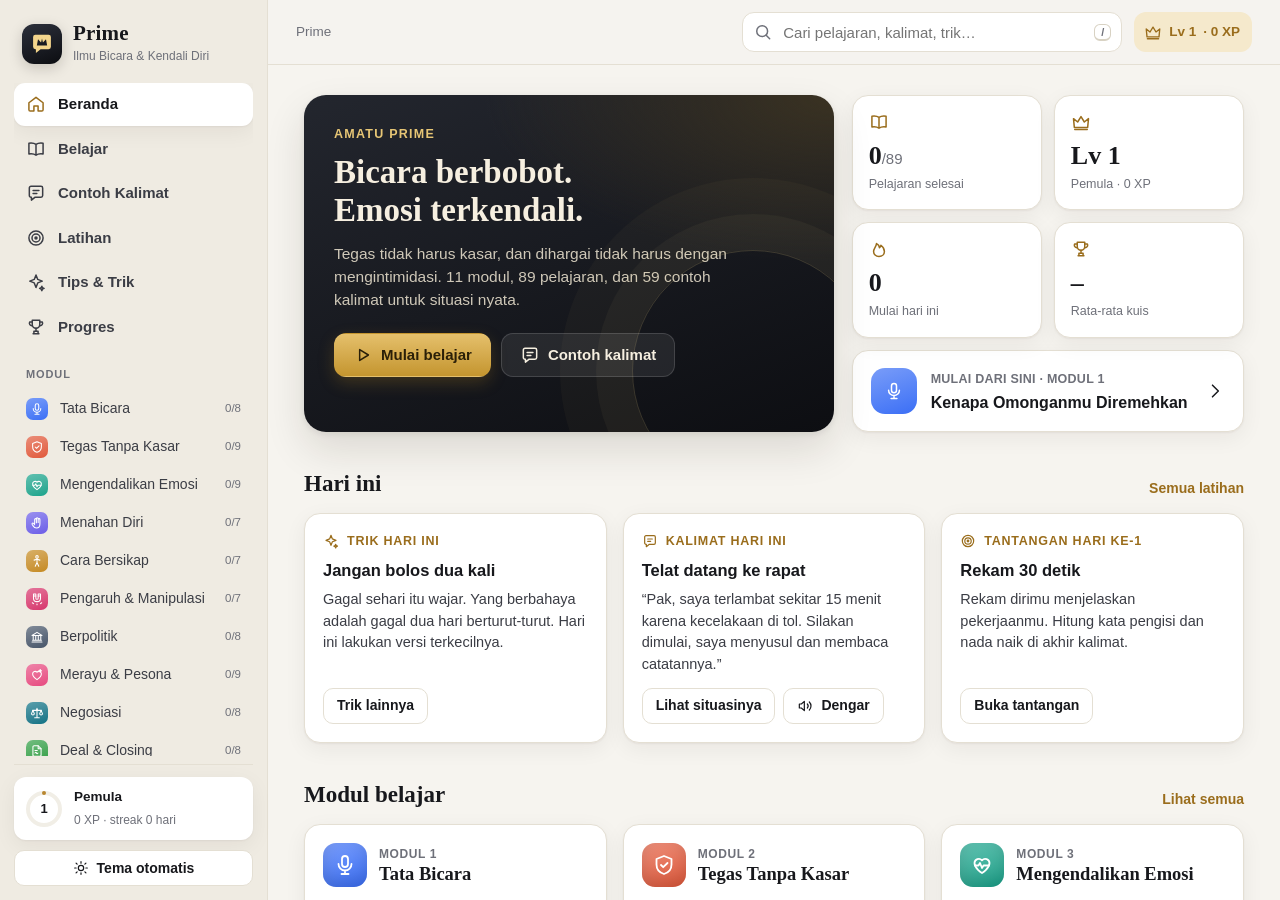
==== index.src.html @ e3678afc "Amatu Prime: belajar ilmu bicara & kendali diri 11 modul, 89 pelajaran dengan kuis situasi, 59 conto" ====
<!doctype html>
<html lang="id">
<head>
<meta charset="utf-8">
<script src="/amatu.js"></script>
<meta name="viewport" content="width=device-width, initial-scale=1, viewport-fit=cover">
<title>Amatu Prime — Ilmu Bicara & Kendali Diri</title>
<meta name="description" content="Belajar lengkap ilmu bicara dan pengendalian diri: tata bicara, tegas tanpa kasar, kendali emosi, menahan diri, cara bersikap, pengaruh & manipulasi, politik, pesona, negosiasi, deal, marketing, plus contoh kalimat untuk tiap situasi.">
<meta name="theme-color" content="#f6f4ef" media="(prefers-color-scheme: light)">
<meta name="theme-color" content="#0e0f12" media="(prefers-color-scheme: dark)">
<link rel="icon" href="data:image/svg+xml,%3Csvg xmlns='http://www.w3.org/2000/svg' viewBox='0 0 64 64'%3E%3Cdefs%3E%3ClinearGradient id='g' x1='0' y1='0' x2='0' y2='1'%3E%3Cstop offset='0' stop-color='%232c303b'/%3E%3Cstop offset='1' stop-color='%230c0d11'/%3E%3C/linearGradient%3E%3C/defs%3E%3Crect width='64' height='64' rx='15' fill='url(%23g)'/%3E%3Cpath d='M13 17a5 5 0 0 1 5-5h28a5 5 0 0 1 5 5v21a5 5 0 0 1-5 5H29l-10 8v-8h-1a5 5 0 0 1-5-5z' fill='%23f3d58c'/%3E%3Cpath d='M21 35l2.5-13 6.5 7 2-9 2 9 6.5-7 2.5 13z' fill='%23181a21'/%3E%3C/svg%3E">
<link rel="stylesheet" href="app.css?v=%%VERSI%%">
</head>
<body>
<svg width="0" height="0" style="position:absolute" aria-hidden="true">
  <symbol id="i-home" viewBox="0 0 24 24"><path d="M3.5 10.5 12 4l8.5 6.5V19a1.5 1.5 0 0 1-1.5 1.5h-4.5v-6h-5v6H5A1.5 1.5 0 0 1 3.5 19z"/></symbol>
  <symbol id="i-book" viewBox="0 0 24 24"><path d="M12 6.5C10 5 7 4.5 3.5 5v13c3.5-.5 6.5 0 8.5 1.5 2-1.5 5-2 8.5-1.5V5C17 4.5 14 5 12 6.5zM12 6.5v13"/></symbol>
  <symbol id="i-chat" viewBox="0 0 24 24"><path d="M4 6a2 2 0 0 1 2-2h12a2 2 0 0 1 2 2v9a2 2 0 0 1-2 2h-7l-4.5 3.5V17H6a2 2 0 0 1-2-2z"/><path d="M8.5 9h7M8.5 12.5h4.5"/></symbol>
  <symbol id="i-target" viewBox="0 0 24 24"><circle cx="12" cy="12" r="8.5"/><circle cx="12" cy="12" r="4.8"/><circle cx="12" cy="12" r="1.2" fill="currentColor"/></symbol>
  <symbol id="i-spark" viewBox="0 0 24 24"><path d="M12 3.5l2.1 5.4 5.4 2.1-5.4 2.1L12 18.5l-2.1-5.4L4.5 11l5.4-2.1z"/><path d="M19 17l.8 1.9 1.9.8-1.9.8L19 22.4l-.8-1.9-1.9-.8 1.9-.8z"/></symbol>
  <symbol id="i-trophy" viewBox="0 0 24 24"><path d="M7.5 4h9v5a4.5 4.5 0 0 1-9 0z"/><path d="M7.5 6H4.5a3 3 0 0 0 3 4.5M16.5 6h3a3 3 0 0 1-3 4.5M12 13.5V17M8.5 20h7M9.5 17h5v3h-5z"/></symbol>
  <symbol id="i-search" viewBox="0 0 24 24"><circle cx="11" cy="11" r="6.5"/><path d="m20 20-4.2-4.2"/></symbol>
  <symbol id="i-back" viewBox="0 0 24 24"><path d="M15 5l-7 7 7 7"/></symbol>
  <symbol id="i-next" viewBox="0 0 24 24"><path d="m9 5 7 7-7 7"/></symbol>
  <symbol id="i-check" viewBox="0 0 24 24"><path d="m5 12.5 4.5 4.5L19 7.5"/></symbol>
  <symbol id="i-x" viewBox="0 0 24 24"><path d="M6 6l12 12M18 6 6 18"/></symbol>
  <symbol id="i-clock" viewBox="0 0 24 24"><circle cx="12" cy="12" r="8.5"/><path d="M12 7.5V12l3 2"/></symbol>
  <symbol id="i-play" viewBox="0 0 24 24"><path d="M8 5.5v13l10.5-6.5z"/></symbol>
  <symbol id="i-pause" viewBox="0 0 24 24"><path d="M8.5 5.5v13M15.5 5.5v13"/></symbol>
  <symbol id="i-stop" viewBox="0 0 24 24"><rect x="6.5" y="6.5" width="11" height="11" rx="2"/></symbol>
  <symbol id="i-redo" viewBox="0 0 24 24"><path d="M19.5 12a7.5 7.5 0 1 1-2.2-5.3L19.5 9"/><path d="M19.5 4.5V9H15"/></symbol>
  <symbol id="i-star" viewBox="0 0 24 24"><path d="m12 3.8 2.5 5.2 5.7.8-4.1 4 1 5.6L12 16.8l-5.1 2.6 1-5.6-4.1-4 5.7-.8z"/></symbol>
  <symbol id="i-vol" viewBox="0 0 24 24"><path d="M11 5 6.5 9H3.5v6h3L11 19z"/><path d="M15.5 9a4.5 4.5 0 0 1 0 6M18.5 6a8.5 8.5 0 0 1 0 12"/></symbol>
  <symbol id="i-print" viewBox="0 0 24 24"><path d="M7 9V3.5h10V9M7 17.5H4.5v-7A1.5 1.5 0 0 1 6 9h12a1.5 1.5 0 0 1 1.5 1.5v7H17"/><path d="M7 14h10v6.5H7z"/></symbol>
  <symbol id="i-mic" viewBox="0 0 24 24"><rect x="9" y="3" width="6" height="11" rx="3"/><path d="M5.5 11a6.5 6.5 0 0 0 13 0M12 17.5V21"/></symbol>
  <symbol id="i-wind" viewBox="0 0 24 24"><path d="M3.5 9h10a3 3 0 1 0-3-3M3.5 13h14a3 3 0 1 1-3 3M3.5 17h6"/></symbol>
  <symbol id="i-pen" viewBox="0 0 24 24"><path d="M4 20l1-4.5L15.5 5a2.1 2.1 0 0 1 3 3L8 18.5z"/><path d="M13.5 7l3 3"/></symbol>
  <symbol id="i-cal" viewBox="0 0 24 24"><rect x="3.5" y="5" width="17" height="15.5" rx="2"/><path d="M3.5 10h17M8 3v4M16 3v4"/></symbol>
  <symbol id="i-sun" viewBox="0 0 24 24"><circle cx="12" cy="12" r="4"/><path d="M12 2.5v2.2M12 19.3v2.2M4.6 4.6l1.6 1.6M17.8 17.8l1.6 1.6M2.5 12h2.2M19.3 12h2.2M4.6 19.4l1.6-1.6M17.8 6.2l1.6-1.6"/></symbol>
  <symbol id="i-moon" viewBox="0 0 24 24"><path d="M19.5 14.5A8 8 0 0 1 9.5 4.5a8 8 0 1 0 10 10z"/></symbol>
  <symbol id="i-gear" viewBox="0 0 24 24"><path d="M4 7h9M17 7h3M4 17h3M11 17h9"/><circle cx="15" cy="7" r="2"/><circle cx="9" cy="17" r="2"/></symbol>
  <symbol id="i-flame" viewBox="0 0 24 24"><path d="M12 21c-3.9 0-6.5-2.6-6.5-6 0-3.7 3-5.4 3.5-9.5 2 1 3.5 3 3.5 5 1-.6 1.7-1.7 1.8-3 2.3 1.7 4.2 4.6 4.2 7.5 0 3.4-2.6 6-6.5 6z"/></symbol>
  <symbol id="i-list" viewBox="0 0 24 24"><path d="M9 6.5h11M9 12h11M9 17.5h11"/><circle cx="4.8" cy="6.5" r="1" fill="currentColor"/><circle cx="4.8" cy="12" r="1" fill="currentColor"/><circle cx="4.8" cy="17.5" r="1" fill="currentColor"/></symbol>
  <symbol id="i-shuffle" viewBox="0 0 24 24"><path d="M3.5 7h3.5c4.5 0 5.5 10 10 10h3M3.5 17h3.5c1.6 0 2.7-1.2 3.6-2.8M13.4 9.8C14.3 8.2 15.4 7 17 7h3"/><path d="m18 4.5 2.5 2.5L18 9.5M18 14.5l2.5 2.5-2.5 2.5"/></symbol>
  <symbol id="i-copy" viewBox="0 0 24 24"><rect x="9" y="9" width="11" height="11" rx="2.5"/><path d="M5 15V6.5A2.5 2.5 0 0 1 7.5 4H15"/></symbol>
  <symbol id="i-trash" viewBox="0 0 24 24"><path d="M4 7h16M9.5 7V4.5h5V7M6 7l1 12.5a1.5 1.5 0 0 0 1.5 1.5h7a1.5 1.5 0 0 0 1.5-1.5L18 7"/></symbol>
  <symbol id="i-plus" viewBox="0 0 24 24"><path d="M12 5v14M5 12h14"/></symbol>
  <symbol id="i-info" viewBox="0 0 24 24"><circle cx="12" cy="12" r="8.5"/><path d="M12 11v5.5M12 7.8v.2"/></symbol>
  <symbol id="i-alert" viewBox="0 0 24 24"><path d="M12 4 21 19.5H3z"/><path d="M12 10v4.5M12 17.2v.2"/></symbol>
  <symbol id="i-crown" viewBox="0 0 24 24"><path d="M4 18.5 3 8l5 4 4-6.5 4 6.5 5-4-1 10.5z"/><path d="M4.5 21h15"/></symbol>
  <symbol id="i-bookmark" viewBox="0 0 24 24"><path d="M6.5 4h11v16.5L12 16.5l-5.5 4z"/></symbol>
  <symbol id="i-lock" viewBox="0 0 24 24"><rect x="5" y="10.5" width="14" height="10" rx="2"/><path d="M8.5 10.5V7.5a3.5 3.5 0 0 1 7 0v3"/></symbol>
  <symbol id="i-down" viewBox="0 0 24 24"><path d="m6 9 6 6 6-6"/></symbol>
  <symbol id="i-award" viewBox="0 0 24 24"><circle cx="12" cy="9" r="5.5"/><path d="M8.5 13.3 7 21l5-2.5 5 2.5-1.5-7.7"/></symbol>
  <symbol id="i-note" viewBox="0 0 24 24"><path d="M5 4h10l4 4v12H5z"/><path d="M15 4v4h4M8 12h8M8 16h5"/></symbol>
  <!-- ikon modul -->
  <symbol id="m-bicara" viewBox="0 0 24 24"><rect x="9" y="3" width="6" height="11" rx="3"/><path d="M5.5 11a6.5 6.5 0 0 0 13 0M12 17.5V21M8.5 21h7"/></symbol>
  <symbol id="m-tegas" viewBox="0 0 24 24"><path d="M12 3 4.5 6v5.5c0 4.6 3.1 8.2 7.5 9.5 4.4-1.3 7.5-4.9 7.5-9.5V6z"/><path d="M9 12l2.2 2.2L15.5 10"/></symbol>
  <symbol id="m-emosi" viewBox="0 0 24 24"><path d="M12 20s-7.5-4.6-7.5-10A4.3 4.3 0 0 1 12 7.3 4.3 4.3 0 0 1 19.5 10c0 5.4-7.5 10-7.5 10z"/><path d="M5 12.5h3.5l1.5-2.5 2 5 1.5-2.5H19"/></symbol>
  <symbol id="m-menahan" viewBox="0 0 24 24"><path d="M8 13V6a1.5 1.5 0 0 1 3 0v5.5M11 11V4.5a1.5 1.5 0 0 1 3 0V11M14 11V6a1.5 1.5 0 0 1 3 0v7.5c0 4-2.5 7-6 7-2.8 0-4.3-1.4-5.7-3.6L3.6 14.2a1.5 1.5 0 0 1 2.4-1.7L8 15"/></symbol>
  <symbol id="m-sikap" viewBox="0 0 24 24"><circle cx="12" cy="5" r="2.2"/><path d="M12 7.5v7M12 14.5 9 21M12 14.5l3 6.5M7 10.5l5-1.5 5 1.5"/></symbol>
  <symbol id="m-pengaruh" viewBox="0 0 24 24"><path d="M6 3.5v7a6 6 0 0 0 12 0v-7h-4v7a2 2 0 0 1-4 0v-7z"/><path d="M6 7h4M14 7h4"/><path d="M4 18.5l2 1.5M20 18.5 18 20M12 20.5V22"/></symbol>
  <symbol id="m-politik" viewBox="0 0 24 24"><path d="M3.5 9.5 12 4l8.5 5.5zM5.5 9.5v8M9.8 9.5v8M14.2 9.5v8M18.5 9.5v8M3.5 20.5h17M4.5 17.5h15"/></symbol>
  <symbol id="m-pesona" viewBox="0 0 24 24"><path d="M12 20s-7.5-4.6-7.5-10A4.3 4.3 0 0 1 12 7.3 4.3 4.3 0 0 1 19.5 10c0 5.4-7.5 10-7.5 10z"/><path d="M17.5 2.5l.7 1.6 1.6.7-1.6.7-.7 1.6-.7-1.6-1.6-.7 1.6-.7z"/></symbol>
  <symbol id="m-negosiasi" viewBox="0 0 24 24"><path d="M12 4v15.5M8 20h8M4.5 7.5h15M12 4.5l-1.5 3M12 4.5l1.5 3"/><path d="M5 7.5 2.5 13.5a2.6 2.6 0 0 0 5 0z"/><path d="M19 7.5l-2.5 6a2.6 2.6 0 0 0 5 0z"/></symbol>
  <symbol id="m-deal" viewBox="0 0 24 24"><path d="M14 3H7a2 2 0 0 0-2 2v14a2 2 0 0 0 2 2h10a2 2 0 0 0 2-2V8z"/><path d="M14 3v5h5M8.5 15.5c1.2-1.6 2-1.6 2.6 0 .6 1.5 1.4 1.5 2.6 0M8.5 11h4"/></symbol>
  <symbol id="m-marketing" viewBox="0 0 24 24"><path d="M3.5 10v4a1.5 1.5 0 0 0 1.5 1.5h2L14 20V4L7 8.5H5A1.5 1.5 0 0 0 3.5 10z"/><path d="M17.5 9a4 4 0 0 1 0 6M8 15.5l1.2 4.5"/></symbol>
</svg>

<div id="app">
  <aside id="side" aria-label="Menu">
    <a class="brand" href="#/" aria-label="Amatu Prime">
      <span class="mark"><svg viewBox="0 0 64 64" aria-hidden="true"><path d="M13 17a5 5 0 0 1 5-5h28a5 5 0 0 1 5 5v21a5 5 0 0 1-5 5H29l-10 8v-8h-1a5 5 0 0 1-5-5z" fill="currentColor"/><path d="M21 35l2.5-13 6.5 7 2-9 2 9 6.5-7 2.5 13z" class="mk-in"/></svg></span>
      <span class="bt"><b>Prime</b><small>Ilmu Bicara & Kendali Diri</small></span>
    </a>
    <nav class="snav" id="snav"></nav>
    <div class="sfoot" id="sfoot"></div>
  </aside>
  <main id="main">
    <header id="top">
      <button class="ib only-m" id="t-back" aria-label="Kembali"><svg class="ic"><use href="#i-back"/></svg></button>
      <a class="brand-m only-m" href="#/"><span class="mark sm"><svg viewBox="0 0 64 64" aria-hidden="true"><path d="M13 17a5 5 0 0 1 5-5h28a5 5 0 0 1 5 5v21a5 5 0 0 1-5 5H29l-10 8v-8h-1a5 5 0 0 1-5-5z" fill="currentColor"/><path d="M21 35l2.5-13 6.5 7 2-9 2 9 6.5-7 2.5 13z" class="mk-in"/></svg></span><b>Prime</b></a>
      <div class="crumb" id="crumb"></div>
      <label class="search" id="search"><svg class="ic"><use href="#i-search"/></svg><input id="q" type="search" placeholder="Cari pelajaran, kalimat, trik…" autocomplete="off" spellcheck="false"><kbd class="only-d">/</kbd></label>
      <button class="ib only-m" id="t-search" aria-label="Cari"><svg class="ic"><use href="#i-search"/></svg></button>
      <a class="lvl" id="t-lvl" href="#/progres" aria-label="Progres"></a>
    </header>
    <div id="scroll"><div id="view" tabindex="-1"></div></div>
  </main>
  <nav id="tabs" aria-label="Navigasi"></nav>
</div>
<div id="toast" role="status" aria-live="polite"></div>

<script>window.PRIME = { M: [], S: [], T: [], C: [] };</script>
<script src="data/m01-bicara.js?v=%%VERSI%%"></script>
<script src="data/m02-tegas.js?v=%%VERSI%%"></script>
<script src="data/m03-emosi.js?v=%%VERSI%%"></script>
<script src="data/m04-menahan.js?v=%%VERSI%%"></script>
<script src="data/m05-sikap.js?v=%%VERSI%%"></script>
<script src="data/m06-pengaruh.js?v=%%VERSI%%"></script>
<script src="data/m07-politik.js?v=%%VERSI%%"></script>
<script src="data/m08-pesona.js?v=%%VERSI%%"></script>
<script src="data/m09-negosiasi.js?v=%%VERSI%%"></script>
<script src="data/m10-deal.js?v=%%VERSI%%"></script>
<script src="data/m11-marketing.js?v=%%VERSI%%"></script>
<script src="data/skrip.js?v=%%VERSI%%"></script>
<script src="data/trik.js?v=%%VERSI%%"></script>
<script src="data/tantangan.js?v=%%VERSI%%"></script>
<script src="tools.js?v=%%VERSI%%"></script>
<script src="app.js?v=%%VERSI%%"></script>
</body>
</html>
---- app.css ----
/* Amatu Prime — Ilmu Bicara & Kendali Diri */
:root {
  --bg: #f6f4ef; --bg2: #efebe2; --card: #ffffff; --card2: #faf8f3; --sunk: #f1eee6;
  --ink: #17181c; --ink2: #3b3d45; --mut: #6e7079; --line: #e4dfd3; --line2: #d8d2c3;
  --gold: #9a6d1c; --gold2: #b8862f; --goldbg: #f5e9cc; --goldink: #2a1f08;
  --good: #1d8f50; --goodbg: #e2f4e9; --bad: #c8403f; --badbg: #fbe7e5; --warn: #b4720b; --warnbg: #fbf0d9;
  --shadow: 0 1px 2px rgba(30, 25, 10, .05), 0 6px 22px rgba(30, 25, 10, .06);
  --shadow2: 0 2px 6px rgba(30, 25, 10, .08), 0 18px 40px rgba(30, 25, 10, .12);
  --r: 16px; --r2: 12px;
  --sans: -apple-system, BlinkMacSystemFont, "Segoe UI", Roboto, "Helvetica Neue", Arial, sans-serif;
  --serif: "Iowan Old Style", "Palatino Linotype", Palatino, "Book Antiqua", Georgia, serif;
  --fs: 16.5px;
  --side: 268px;
  --tabh: 62px;
  color-scheme: light;
}
@media (prefers-color-scheme: dark) {
  :root:not([data-theme="light"]) {
    --bg: #0e0f12; --bg2: #121317; --card: #17191e; --card2: #1c1f25; --sunk: #13151a;
    --ink: #eeece7; --ink2: #cfccc5; --mut: #9194a0; --line: #272a32; --line2: #343844;
    --gold: #e6bb63; --gold2: #d4a649; --goldbg: #2c2416; --goldink: #1a1306;
    --good: #43c47c; --goodbg: #13281c; --bad: #ef6b68; --badbg: #2d1617; --warn: #e5a53b; --warnbg: #2b2112;
    --shadow: 0 1px 2px rgba(0, 0, 0, .3), 0 8px 26px rgba(0, 0, 0, .28);
    --shadow2: 0 2px 8px rgba(0, 0, 0, .4), 0 20px 46px rgba(0, 0, 0, .45);
    color-scheme: dark;
  }
}
:root[data-theme="dark"] {
  --bg: #0e0f12; --bg2: #121317; --card: #17191e; --card2: #1c1f25; --sunk: #13151a;
  --ink: #eeece7; --ink2: #cfccc5; --mut: #9194a0; --line: #272a32; --line2: #343844;
  --gold: #e6bb63; --gold2: #d4a649; --goldbg: #2c2416; --goldink: #1a1306;
  --good: #43c47c; --goodbg: #13281c; --bad: #ef6b68; --badbg: #2d1617; --warn: #e5a53b; --warnbg: #2b2112;
  --shadow: 0 1px 2px rgba(0, 0, 0, .3), 0 8px 26px rgba(0, 0, 0, .28);
  --shadow2: 0 2px 8px rgba(0, 0, 0, .4), 0 20px 46px rgba(0, 0, 0, .45);
  color-scheme: dark;
}
:root[data-fs="s"] { --fs: 15px; }
:root[data-fs="l"] { --fs: 18.5px; }

* { box-sizing: border-box; }
html, body { height: 100%; margin: 0; overflow: hidden; }
body { background: var(--bg); color: var(--ink); font: 15px/1.5 var(--sans); -webkit-font-smoothing: antialiased; -webkit-text-size-adjust: 100%; }
button, input, textarea, select { font: inherit; color: inherit; }
button { cursor: pointer; -webkit-tap-highlight-color: transparent; }
a { color: inherit; text-decoration: none; -webkit-tap-highlight-color: transparent; }
svg.ic { width: 20px; height: 20px; fill: none; stroke: currentColor; stroke-width: 1.8; stroke-linecap: round; stroke-linejoin: round; flex: none; }
svg.ic.sm { width: 16px; height: 16px; }
svg.ic.lg { width: 26px; height: 26px; }
:focus-visible { outline: 2px solid var(--gold2); outline-offset: 2px; border-radius: 6px; }
::selection { background: var(--goldbg); }

/* ---------- shell ---------- */
#app { display: grid; grid-template-columns: var(--side) minmax(0, 1fr); height: 100vh; height: 100dvh; }
#side { background: var(--bg2); border-right: 1px solid var(--line); display: flex; flex-direction: column; min-height: 0; padding: 18px 14px 14px; padding-top: max(18px, env(safe-area-inset-top)); padding-left: max(14px, env(safe-area-inset-left)); }
.brand { display: flex; align-items: center; gap: 11px; padding: 4px 8px 18px; }
.mark { width: 40px; height: 40px; border-radius: 12px; display: grid; place-items: center; background: linear-gradient(160deg, #2c303b, #0c0d11); color: #f3d58c; box-shadow: 0 4px 14px rgba(20, 15, 0, .18); flex: none; }
.mark svg { width: 30px; height: 30px; }
.mark .mk-in { fill: #181a21; }
.mark.sm { width: 30px; height: 30px; border-radius: 9px; }
.mark.sm svg { width: 23px; height: 23px; }
.bt b { display: block; font: 700 21px/1.1 var(--serif); letter-spacing: .2px; }
.bt small { display: block; color: var(--mut); font-size: 12px; margin-top: 2px; }
.snav { display: flex; flex-direction: column; gap: 2px; overflow-y: auto; min-height: 0; flex: 1; scrollbar-width: none; }
.snav::-webkit-scrollbar { display: none; }
.snav a { display: flex; align-items: center; gap: 12px; padding: 10px 12px; border-radius: 11px; color: var(--ink2); font-weight: 550; }
.snav a:hover { background: var(--sunk); }
.snav a.on { background: var(--card); color: var(--ink); box-shadow: var(--shadow); }
.snav a.on svg { color: var(--gold); }
.snav .sh { font-size: 11px; letter-spacing: .08em; text-transform: uppercase; color: var(--mut); padding: 16px 12px 6px; font-weight: 650; }
.snav a.mod { padding: 7px 12px; font-weight: 500; font-size: 14px; }
.snav a.mod .dot { width: 22px; height: 22px; border-radius: 7px; display: grid; place-items: center; color: #fff; flex: none; }
.snav a.mod .dot svg { width: 14px; height: 14px; }
.snav a.mod span.t { flex: 1; min-width: 0; white-space: nowrap; overflow: hidden; text-overflow: ellipsis; }
.snav a.mod em { font-style: normal; font-size: 11.5px; color: var(--mut); font-variant-numeric: tabular-nums; }
.sfoot { border-top: 1px solid var(--line); padding-top: 12px; margin-top: 8px; }
.lvcard { display: flex; align-items: center; gap: 10px; padding: 10px; border-radius: 12px; background: var(--card); box-shadow: var(--shadow); }
.lvcard .ring { position: relative; width: 40px; height: 40px; flex: none; }
.lvcard .ring svg { width: 40px; height: 40px; transform: rotate(-90deg); }
.lvcard .ring b { position: absolute; inset: 0; display: grid; place-items: center; font-size: 13px; }
.lvcard .lt { min-width: 0; flex: 1; }
.lvcard .lt b { display: block; font-size: 13.5px; }
.lvcard .lt small { color: var(--mut); font-size: 12px; }
.sfoot .row { display: flex; gap: 6px; margin-top: 10px; }

#main { display: grid; grid-template-columns: minmax(0, 1fr); grid-template-rows: auto minmax(0, 1fr); min-width: 0; min-height: 0; }
#top { display: flex; align-items: center; gap: 12px; padding: 12px 28px; padding-top: max(12px, env(safe-area-inset-top)); padding-right: max(28px, env(safe-area-inset-right)); border-bottom: 1px solid var(--line); background: color-mix(in srgb, var(--bg) 92%, transparent); min-height: 62px; }
.crumb { flex: 1; min-width: 0; display: flex; align-items: center; gap: 6px; color: var(--mut); font-size: 13.5px; white-space: nowrap; overflow: hidden; }
.crumb a:hover { color: var(--ink); }
.crumb b { color: var(--ink); font-weight: 600; overflow: hidden; text-overflow: ellipsis; }
.crumb svg { width: 14px; height: 14px; opacity: .6; }
.search { display: flex; align-items: center; gap: 8px; background: var(--card); border: 1px solid var(--line); border-radius: 12px; padding: 0 10px; height: 40px; width: min(380px, 38vw); color: var(--mut); }
.search:focus-within { border-color: var(--gold2); }
.search input { border: 0; outline: 0; background: transparent; flex: 1; min-width: 0; height: 100%; color: var(--ink); }
.search input::-webkit-search-cancel-button { display: none; }
kbd { font: 600 11px var(--sans); border: 1px solid var(--line2); border-bottom-width: 2px; border-radius: 6px; padding: 1px 6px; color: var(--mut); }
.lvl { display: flex; align-items: center; gap: 7px; height: 40px; padding: 0 12px 0 10px; border-radius: 12px; background: var(--goldbg); color: var(--gold); font-weight: 700; font-size: 13.5px; white-space: nowrap; }
.lvl svg { width: 18px; height: 18px; }
.ib { width: 40px; height: 40px; border-radius: 11px; border: 0; background: transparent; display: grid; place-items: center; color: var(--ink2); }
.ib:hover { background: var(--sunk); }
.ib.on { color: var(--gold); }
.only-m { display: none !important; }
#scroll { overflow-y: auto; overflow-x: hidden; min-height: 0; overscroll-behavior: contain; scroll-behavior: smooth; -webkit-overflow-scrolling: touch; }
#view { outline: none; }
#tabs { display: none; }
.wrap { max-width: 1120px; margin: 0 auto; padding: 30px 36px 90px; padding-right: max(36px, env(safe-area-inset-right)); }
.read { max-width: 740px; margin: 0 auto; }

/* ---------- common ---------- */
h1, h2, h3 { margin: 0; }
.h1 { font: 700 34px/1.15 var(--serif); letter-spacing: -.2px; }
.h2 { font: 700 23px/1.25 var(--serif); }
.h3 { font: 650 17px/1.3 var(--sans); }
.sub { color: var(--mut); margin: 8px 0 0; font-size: 15.5px; max-width: 70ch; }
.sec { margin-top: 38px; }
.sech { display: flex; align-items: end; justify-content: space-between; gap: 12px; margin-bottom: 14px; }
.sech a { color: var(--gold); font-weight: 600; font-size: 14px; white-space: nowrap; }
.card { background: var(--card); border: 1px solid var(--line); border-radius: var(--r); box-shadow: var(--shadow); }
.pad { padding: 20px; }
.btn { display: inline-flex; align-items: center; justify-content: center; gap: 8px; height: 44px; padding: 0 18px; border-radius: 12px; border: 1px solid transparent; background: var(--ink); color: var(--bg); font-weight: 650; white-space: nowrap; transition: transform .12s, background .2s; }
.btn:active { transform: scale(.97); }
.btn.gold { background: linear-gradient(180deg, #e5c06c, #c4952f); color: var(--goldink); box-shadow: 0 6px 16px rgba(180, 130, 30, .25); }
.btn.ghost { background: var(--card); color: var(--ink); border-color: var(--line); }
.btn.ghost:hover { border-color: var(--line2); }
.btn.sm { height: 36px; padding: 0 13px; font-size: 14px; border-radius: 10px; }
.btn[disabled] { opacity: .45; pointer-events: none; }
.chip { display: inline-flex; align-items: center; gap: 6px; height: 32px; padding: 0 12px; border-radius: 99px; border: 1px solid var(--line); background: var(--card); color: var(--ink2); font-size: 13.5px; font-weight: 550; white-space: nowrap; }
.chip.on { background: var(--ink); color: var(--bg); border-color: var(--ink); }
.chips { display: flex; gap: 8px; flex-wrap: wrap; }
.chips.scroll { flex-wrap: nowrap; overflow-x: auto; scrollbar-width: none; padding-bottom: 2px; margin: 0 -2px; }
.chips.scroll::-webkit-scrollbar { display: none; }
.tag { display: inline-flex; align-items: center; gap: 5px; font-size: 12px; font-weight: 650; padding: 3px 9px; border-radius: 99px; background: var(--sunk); color: var(--mut); white-space: nowrap; }
.bar { height: 6px; border-radius: 9px; background: var(--sunk); overflow: hidden; }
.bar i { display: block; height: 100%; border-radius: 9px; background: var(--gold2); transition: width .5s cubic-bezier(.2, .8, .2, 1); }
.mut { color: var(--mut); }
.empty { text-align: center; color: var(--mut); padding: 46px 20px; }
.grid { display: grid; gap: 16px; }
.g2 { grid-template-columns: repeat(2, minmax(0, 1fr)); }
.g3 { grid-template-columns: repeat(3, minmax(0, 1fr)); }
.g4 { grid-template-columns: repeat(4, minmax(0, 1fr)); }

/* ---------- home ---------- */
.hero { display: grid; grid-template-columns: minmax(0, 1.35fr) minmax(0, 1fr); gap: 18px; }
.hero-main { position: relative; overflow: hidden; border-radius: 22px; padding: 30px; color: #f6efe0; background: radial-gradient(120% 90% at 100% 0%, #3a3222 0%, transparent 55%), linear-gradient(160deg, #23262e, #0d0e12); box-shadow: var(--shadow2); }
.hero-main::after { content: ""; position: absolute; right: -40px; bottom: -60px; width: 240px; height: 240px; border-radius: 50%; border: 1px solid rgba(243, 213, 140, .18); box-shadow: 0 0 0 36px rgba(243, 213, 140, .04), 0 0 0 72px rgba(243, 213, 140, .03); pointer-events: none; }
.hero-main .eyebrow { color: #e7c675; font-size: 12.5px; letter-spacing: .1em; text-transform: uppercase; font-weight: 700; }
.hero-main h1 { font: 700 33px/1.15 var(--serif); margin-top: 10px; max-width: 18ch; }
.hero-main p { color: #cfc8b8; margin: 12px 0 22px; max-width: 46ch; font-size: 15.5px; }
.hero-main .acts { display: flex; gap: 10px; flex-wrap: wrap; position: relative; z-index: 1; }
.hero-main .btn.ghost { background: rgba(255, 255, 255, .08); color: #f6efe0; border-color: rgba(255, 255, 255, .14); }
.stats { display: grid; grid-template-columns: repeat(2, minmax(0, 1fr)); gap: 12px; }
.stat { padding: 16px; border-radius: var(--r); background: var(--card); border: 1px solid var(--line); box-shadow: var(--shadow); display: flex; flex-direction: column; gap: 4px; }
.stat svg { color: var(--gold); }
.stat b { font: 700 26px/1.1 var(--serif); font-variant-numeric: tabular-nums; margin-top: 6px; }
.stat small { color: var(--mut); font-size: 12.5px; }
.cont { display: flex; align-items: center; gap: 14px; padding: 16px 18px; }
.cont .ico { width: 46px; height: 46px; border-radius: 14px; display: grid; place-items: center; color: #fff; flex: none; }
.cont .tx { flex: 1; min-width: 0; }
.cont .tx small { color: var(--mut); font-size: 12.5px; font-weight: 600; letter-spacing: .02em; }
.cont .tx b { display: block; font-size: 16px; margin-top: 2px; }
.daily { display: grid; grid-template-columns: repeat(3, minmax(0, 1fr)); gap: 16px; }
.dcard { padding: 18px; display: flex; flex-direction: column; gap: 8px; min-height: 172px; }
.dcard .k { display: flex; align-items: center; gap: 8px; color: var(--gold); font-size: 12.5px; font-weight: 700; letter-spacing: .06em; text-transform: uppercase; }
.dcard b { font-size: 16.5px; line-height: 1.35; }
.dcard p { margin: 0; color: var(--ink2); font-size: 14.5px; flex: 1; }
.dcard .ft { display: flex; gap: 8px; margin-top: 4px; }

/* module cards */
.mods { display: grid; grid-template-columns: repeat(3, minmax(0, 1fr)); gap: 16px; }
.mcard { display: flex; flex-direction: column; gap: 12px; padding: 18px; border-radius: var(--r); background: var(--card); border: 1px solid var(--line); box-shadow: var(--shadow); transition: transform .18s, box-shadow .18s; position: relative; overflow: hidden; }
.mcard:hover { transform: translateY(-2px); box-shadow: var(--shadow2); }
.mcard .top { display: flex; align-items: center; gap: 12px; }
.mtile { width: 44px; height: 44px; border-radius: 13px; display: grid; place-items: center; color: #fff; flex: none; box-shadow: inset 0 -8px 16px rgba(0, 0, 0, .12); }
.mtile svg { width: 24px; height: 24px; }
.mcard .no { font-size: 12px; color: var(--mut); font-weight: 650; letter-spacing: .05em; }
.mcard .t { font: 700 18.5px/1.2 var(--serif); }
.mcard p { margin: 0; color: var(--mut); font-size: 14px; flex: 1; }
.mcard .ft { display: flex; align-items: center; gap: 10px; font-size: 12.5px; color: var(--mut); }
.mcard .ft .bar { flex: 1; }
.mcard.done::after { content: ""; position: absolute; top: 14px; right: 14px; width: 22px; height: 22px; border-radius: 50%; background: var(--good) url("data:image/svg+xml,%3Csvg xmlns='http://www.w3.org/2000/svg' viewBox='0 0 24 24' fill='none' stroke='white' stroke-width='3' stroke-linecap='round' stroke-linejoin='round'%3E%3Cpath d='m6 12.5 4 4 8-9'/%3E%3C/svg%3E") center/14px no-repeat; }

/* ---------- module page ---------- */
.mhead { display: flex; gap: 20px; align-items: flex-start; padding: 26px; border-radius: 22px; color: #fff; position: relative; overflow: hidden; }
.mhead::before { content: ""; position: absolute; inset: 0; background: linear-gradient(120deg, rgba(0, 0, 0, .0), rgba(0, 0, 0, .28)); pointer-events: none; }
.mhead > * { position: relative; }
.mhead .mtile { width: 60px; height: 60px; border-radius: 18px; background: rgba(255, 255, 255, .18); box-shadow: none; }
.mhead .mtile svg { width: 32px; height: 32px; }
.mhead .eyebrow { font-size: 12.5px; letter-spacing: .1em; text-transform: uppercase; font-weight: 700; opacity: .85; }
.mhead h1 { font: 700 32px/1.15 var(--serif); margin-top: 4px; }
.mhead p { margin: 10px 0 0; opacity: .92; max-width: 70ch; font-size: 15px; }
.mhead .acts { display: flex; gap: 10px; margin-top: 18px; flex-wrap: wrap; }
.mhead .btn.ghost { background: rgba(255, 255, 255, .16); color: #fff; border-color: rgba(255, 255, 255, .22); }
.mhead .btn.lite { background: #fff; color: #17181c; }
.lrows { display: flex; flex-direction: column; gap: 10px; }
.lrow { display: flex; align-items: center; gap: 14px; padding: 14px 16px; border-radius: 14px; background: var(--card); border: 1px solid var(--line); transition: border-color .15s, transform .15s; }
.lrow:hover { border-color: var(--line2); transform: translateX(2px); }
.lrow .n { width: 36px; height: 36px; border-radius: 50%; display: grid; place-items: center; font-weight: 700; font-size: 14px; background: var(--sunk); color: var(--ink2); flex: none; font-variant-numeric: tabular-nums; }
.lrow.done .n { background: var(--good); color: #fff; }
.lrow .tx { flex: 1; min-width: 0; }
.lrow .tx b { display: block; font-size: 15.5px; }
.lrow .tx small { display: block; color: var(--mut); font-size: 13.5px; margin-top: 2px; }
.lrow .meta { display: flex; align-items: center; gap: 10px; color: var(--mut); font-size: 12.5px; white-space: nowrap; }

/* ---------- lesson ---------- */
.lesson .eyebrow { display: flex; align-items: center; gap: 8px; font-size: 13px; font-weight: 650; }
.lesson h1 { font: 700 36px/1.15 var(--serif); margin-top: 10px; letter-spacing: -.2px; }
.lesson .lead { color: var(--mut); font-size: 17px; margin: 10px 0 0; }
.lmeta { display: flex; flex-wrap: wrap; align-items: center; gap: 8px; margin-top: 16px; }
.lmeta .sp { flex: 1; }
.prose { font-size: var(--fs); line-height: 1.72; color: var(--ink2); margin-top: 26px; }
.prose p { margin: 0 0 1em; }
.prose b, .prose strong { color: var(--ink); font-weight: 650; }
.prose h2 { font: 700 1.32em/1.3 var(--serif); color: var(--ink); margin: 1.7em 0 .6em; }
.prose ul, .prose ol { margin: 0 0 1.1em; padding-left: 1.35em; }
.prose li { margin: .32em 0; padding-left: .2em; }
.prose ol li::marker { color: var(--gold); font-weight: 700; }
.prose ul li::marker { color: var(--gold2); }
.prose .def { display: grid; grid-template-columns: minmax(110px, 30%) minmax(0, 1fr); gap: 0; border: 1px solid var(--line); border-radius: 14px; overflow: hidden; margin: 0 0 1.2em; background: var(--card); }
.prose .def > div { padding: .7em .95em; border-top: 1px solid var(--line); }
.prose .def > div:nth-child(-n+2) { border-top: 0; }
.prose .def .dt { font-weight: 650; color: var(--ink); background: var(--card2); }
.prose .call { display: flex; gap: 12px; padding: .9em 1.05em; border-radius: 14px; margin: 0 0 1.2em; font-size: .96em; }
.prose .call svg { margin-top: .2em; }
.prose .call.tip { background: var(--goldbg); color: var(--ink); }
.prose .call.tip svg { color: var(--gold); }
.prose .call.warn { background: var(--warnbg); color: var(--ink); }
.prose .call.warn svg { color: var(--warn); }
.say { margin: 0 0 .55em; display: flex; gap: 10px; align-items: flex-start; padding: .7em .9em; border-radius: 12px; border: 1px solid var(--line); background: var(--card); }
.say .lb { flex: none; font-size: 11px; font-weight: 800; letter-spacing: .06em; padding: 3px 7px; border-radius: 6px; margin-top: .25em; }
.say.x .lb { background: var(--badbg); color: var(--bad); }
.say.v .lb { background: var(--goodbg); color: var(--good); }
.say.x { border-style: dashed; }
.say.x .q { color: var(--mut); text-decoration: line-through; text-decoration-color: color-mix(in srgb, var(--bad) 45%, transparent); text-decoration-thickness: 1px; }
.say.v .q { color: var(--ink); font-weight: 520; }
.say .q { flex: 1; min-width: 0; }
.say .ib { width: 30px; height: 30px; margin: -4px -4px -4px 0; border-radius: 8px; }
.say .ib svg { width: 17px; height: 17px; }
.say + :not(.say) { margin-top: 1.1em; }
.box { margin-top: 30px; padding: 20px; border-radius: var(--r); background: var(--card); border: 1px solid var(--line); }
.box .hd { display: flex; align-items: center; gap: 10px; font-weight: 700; margin-bottom: 8px; }
.box .hd svg { color: var(--gold); }
.box p { margin: 0; color: var(--ink2); font-size: 15.5px; line-height: 1.65; }
.box textarea { width: 100%; min-height: 96px; margin-top: 12px; padding: 12px; border-radius: 12px; border: 1px solid var(--line); background: var(--card2); resize: vertical; line-height: 1.55; outline: 0; }
.box textarea:focus { border-color: var(--gold2); }
.lnav { display: grid; grid-template-columns: 1fr 1fr; gap: 12px; margin-top: 30px; }
.lnav a { display: flex; flex-direction: column; gap: 3px; padding: 14px 16px; border-radius: 14px; border: 1px solid var(--line); background: var(--card); min-width: 0; }
.lnav a small { color: var(--mut); font-size: 12.5px; display: flex; align-items: center; gap: 4px; }
.lnav a b { white-space: nowrap; overflow: hidden; text-overflow: ellipsis; }
.lnav a.nx { text-align: right; align-items: flex-end; }
.lnav a:hover { border-color: var(--line2); }
.donebar { display: flex; align-items: center; gap: 14px; margin-top: 26px; padding: 16px 18px; border-radius: var(--r); background: var(--card2); border: 1px solid var(--line); }
.donebar .tx { flex: 1; min-width: 0; }
.donebar .tx b { display: block; }
.donebar .tx small { color: var(--mut); }
.donebar.ok { background: var(--goodbg); border-color: transparent; }
.donebar.ok svg { color: var(--good); }

/* ---------- quiz ---------- */
.quiz { margin-top: 30px; }
.qcard { padding: 22px; border-radius: var(--r); background: var(--card); border: 1px solid var(--line); box-shadow: var(--shadow); }
.qcard + .qcard { margin-top: 14px; }
.qtop { display: flex; align-items: center; justify-content: space-between; gap: 10px; color: var(--mut); font-size: 13px; font-weight: 650; }
.qq { font: 650 18px/1.45 var(--sans); margin: 10px 0 16px; color: var(--ink); }
.opts { display: flex; flex-direction: column; gap: 10px; }
.opt { display: flex; align-items: flex-start; gap: 12px; width: 100%; text-align: left; padding: 13px 14px; border-radius: 13px; border: 1.5px solid var(--line); background: var(--card2); line-height: 1.45; transition: border-color .15s, background .15s; }
.opt:hover { border-color: var(--line2); }
.opt .k { width: 26px; height: 26px; border-radius: 8px; display: grid; place-items: center; font-size: 13px; font-weight: 750; background: var(--sunk); color: var(--mut); flex: none; margin-top: -1px; }
.opt.ok { border-color: var(--good); background: var(--goodbg); }
.opt.ok .k { background: var(--good); color: #fff; }
.opt.no { border-color: var(--bad); background: var(--badbg); }
.opt.no .k { background: var(--bad); color: #fff; }
.opts.done .opt { pointer-events: none; }
.opts.done .opt:not(.ok):not(.no) { opacity: .55; }
.expl { display: none; margin-top: 14px; padding: 13px 15px; border-radius: 12px; background: var(--sunk); color: var(--ink2); font-size: 14.5px; line-height: 1.6; }
.expl.show { display: block; animation: rise .3s ease both; }
.expl b { color: var(--ink); }
.qfoot { display: flex; align-items: center; justify-content: space-between; gap: 12px; margin-top: 16px; }
.qprog { flex: 1; }
.result { text-align: center; padding: 30px 22px; }
.result .big { font: 700 54px/1 var(--serif); margin: 12px 0 6px; font-variant-numeric: tabular-nums; }
.result p { color: var(--mut); margin: 0 auto 18px; max-width: 46ch; }
.result .acts { display: flex; gap: 10px; justify-content: center; flex-wrap: wrap; }
.medal { width: 74px; height: 74px; border-radius: 50%; margin: 0 auto; display: grid; place-items: center; background: var(--goldbg); color: var(--gold); }
.medal svg { width: 38px; height: 38px; }

/* ---------- scripts ---------- */
.sklist { display: grid; grid-template-columns: repeat(2, minmax(0, 1fr)); gap: 14px; }
.sk { padding: 18px; border-radius: var(--r); background: var(--card); border: 1px solid var(--line); box-shadow: var(--shadow); display: flex; flex-direction: column; gap: 10px; }
.sk .hd { display: flex; align-items: flex-start; gap: 10px; }
.sk .hd b { flex: 1; font-size: 16.5px; line-height: 1.35; }
.sk .sit { margin: 0; color: var(--mut); font-size: 14px; line-height: 1.55; }
.sk .vtabs { display: flex; gap: 6px; flex-wrap: wrap; }
.sk .vtabs button { height: 28px; padding: 0 11px; border-radius: 99px; border: 1px solid var(--line); background: transparent; font-size: 12.5px; font-weight: 650; color: var(--mut); }
.sk .vtabs button.on { background: var(--goodbg); color: var(--good); border-color: transparent; }
.sk .say { margin: 0; position: relative; flex-direction: column; align-items: flex-start; gap: 6px; }
.sk .say .ib { position: absolute; top: 6px; right: 6px; margin: 0; }
.sk .say.v { padding-right: 44px; }
.sk .why { font-size: 13.5px; color: var(--ink2); background: var(--sunk); border-radius: 11px; padding: 10px 12px; line-height: 1.55; }
.sk .why b { color: var(--gold); }
.sk .ft { display: flex; align-items: center; gap: 6px; margin-top: 2px; }
.sk .ft .sp { flex: 1; }
.sk.open .more { display: flex; }
.sk .more { display: none; flex-direction: column; gap: 10px; }
.sk .toggle { border: 0; background: none; color: var(--gold); font-weight: 650; font-size: 13.5px; padding: 4px 0; display: inline-flex; align-items: center; gap: 4px; }
.sk .toggle svg { width: 15px; height: 15px; transition: transform .2s; }
.sk.open .toggle svg { transform: rotate(180deg); }
.skbar { display: flex; flex-direction: column; gap: 12px; margin: 18px 0 18px; }

/* ---------- tips ---------- */
.tips { columns: 3 280px; column-gap: 14px; }
.tk { break-inside: avoid; margin: 0 0 14px; padding: 16px 16px 14px; border-radius: 14px; background: var(--card); border: 1px solid var(--line); box-shadow: var(--shadow); display: flex; flex-direction: column; gap: 8px; }
.tk .tag { align-self: flex-start; color: #fff; }
.tk b { font-size: 15.5px; }
.tk p { margin: 0; color: var(--ink2); font-size: 14px; line-height: 1.55; }

/* ---------- practice hub ---------- */
.tools { display: grid; grid-template-columns: repeat(3, minmax(0, 1fr)); gap: 16px; }
.tool { padding: 18px; display: flex; flex-direction: column; gap: 10px; border-radius: var(--r); background: var(--card); border: 1px solid var(--line); box-shadow: var(--shadow); transition: transform .18s, box-shadow .18s; }
.tool:hover { transform: translateY(-2px); box-shadow: var(--shadow2); }
.tool .ti { width: 44px; height: 44px; border-radius: 13px; display: grid; place-items: center; background: var(--goldbg); color: var(--gold); }
.tool b { font-size: 16.5px; }
.tool p { margin: 0; color: var(--mut); font-size: 14px; flex: 1; }
.tool .tag { align-self: flex-start; }

/* breathing */
.breath { display: grid; place-items: center; padding: 26px 0 8px; }
.bcircle { position: relative; width: min(300px, 70vw); aspect-ratio: 1; display: grid; place-items: center; }
.bcircle .ringbg { position: absolute; inset: 0; border-radius: 50%; border: 2px dashed var(--line2); }
.bcircle .orb { position: absolute; inset: 14%; border-radius: 50%; background: radial-gradient(circle at 35% 30%, #f6dc9c, #c99634 60%, #8b6314); box-shadow: 0 18px 50px rgba(180, 130, 30, .35); transform: scale(.55); transition-property: transform; transition-timing-function: cubic-bezier(.45, 0, .55, 1); }
.bcircle .lbl { position: relative; text-align: center; color: #2a1f08; font-weight: 750; text-shadow: 0 1px 0 rgba(255, 255, 255, .3); }
.bcircle .lbl b { display: block; font: 700 26px/1.1 var(--serif); }
.bcircle .lbl span { font-size: 30px; font-variant-numeric: tabular-nums; }
.bsteps { display: flex; gap: 8px; justify-content: center; flex-wrap: wrap; margin-top: 18px; }
.bsteps span { font-size: 13px; padding: 5px 11px; border-radius: 99px; background: var(--sunk); color: var(--mut); font-weight: 600; }
.bsteps span.on { background: var(--goldbg); color: var(--gold); }
.ctrl { display: flex; gap: 10px; justify-content: center; flex-wrap: wrap; margin-top: 20px; }
.seg { display: inline-flex; padding: 4px; border-radius: 13px; background: var(--sunk); gap: 4px; flex-wrap: wrap; }
.seg button { border: 0; background: transparent; height: 34px; padding: 0 13px; border-radius: 10px; font-weight: 600; font-size: 13.5px; color: var(--mut); }
.seg button.on { background: var(--card); color: var(--ink); box-shadow: var(--shadow); }

/* pause timer */
.pause { display: grid; place-items: center; text-align: center; padding: 20px 0; }
.pring { position: relative; width: 240px; height: 240px; }
.pring svg { width: 240px; height: 240px; transform: rotate(-90deg); }
.pring .val { position: absolute; inset: 0; display: grid; place-items: center; font: 700 52px/1 var(--serif); font-variant-numeric: tabular-nums; }
.prompt { min-height: 56px; max-width: 420px; margin: 18px auto 0; font: 600 19px/1.45 var(--serif); color: var(--ink); }

/* journal + forms */
.form { display: grid; gap: 14px; }
.field label { display: block; font-size: 13px; font-weight: 650; color: var(--ink2); margin-bottom: 6px; }
.field input[type=text], .field textarea, .field select { width: 100%; padding: 11px 13px; border-radius: 12px; border: 1px solid var(--line); background: var(--card2); outline: 0; line-height: 1.5; }
.field textarea { min-height: 78px; resize: vertical; }
.field input:focus, .field textarea:focus, .field select:focus { border-color: var(--gold2); }
.field .hint { font-size: 12.5px; color: var(--mut); margin-top: 5px; }
.emos { display: flex; flex-wrap: wrap; gap: 7px; }
.emos button { height: 32px; padding: 0 12px; border-radius: 99px; border: 1px solid var(--line); background: var(--card); font-size: 13.5px; color: var(--ink2); }
.emos button.on { background: var(--ink); color: var(--bg); border-color: var(--ink); }
.emos .grp { width: 100%; font-size: 11.5px; font-weight: 700; letter-spacing: .06em; text-transform: uppercase; color: var(--mut); margin-top: 6px; }
input[type=range] { width: 100%; accent-color: var(--gold2); }
.jlist { display: flex; flex-direction: column; gap: 10px; }
.jitem { padding: 14px 16px; border-radius: 14px; background: var(--card); border: 1px solid var(--line); }
.jitem .hd { display: flex; align-items: center; gap: 8px; flex-wrap: wrap; }
.jitem .hd small { color: var(--mut); margin-left: auto; }
.jitem p { margin: 8px 0 0; color: var(--ink2); font-size: 14px; line-height: 1.55; }
.jitem p b { color: var(--ink); }
.ins { display: grid; grid-template-columns: repeat(3, minmax(0, 1fr)); gap: 12px; }
.ins .stat b { font-size: 21px; }

/* speech coach */
.coach { text-align: center; }
.topic { font: 700 22px/1.35 var(--serif); max-width: 34ch; margin: 8px auto 0; }
.recbtn { width: 92px; height: 92px; border-radius: 50%; border: 0; margin: 22px auto 6px; display: grid; place-items: center; background: linear-gradient(180deg, #e5c06c, #c4952f); color: #2a1f08; box-shadow: 0 12px 30px rgba(180, 130, 30, .35); }
.recbtn svg { width: 36px; height: 36px; }
.recbtn.on { background: linear-gradient(180deg, #f07c74, #c8403f); color: #fff; animation: pulse 1.6s ease-in-out infinite; animation-iteration-count: 20; }
.clock { font: 700 30px/1 var(--serif); font-variant-numeric: tabular-nums; margin-top: 8px; }
.transcript { text-align: left; margin-top: 18px; padding: 16px; border-radius: 14px; background: var(--card2); border: 1px solid var(--line); min-height: 90px; line-height: 1.7; color: var(--ink2); }
.transcript mark { background: var(--badbg); color: var(--bad); border-radius: 5px; padding: 0 3px; }
.transcript mark.h { background: var(--warnbg); color: var(--warn); }
.transcript .int { color: var(--mut); }
.metrics { display: grid; grid-template-columns: repeat(4, minmax(0, 1fr)); gap: 12px; margin-top: 16px; text-align: left; }
.metrics .stat b { font-size: 22px; }
.checks { display: grid; gap: 8px; text-align: left; margin-top: 14px; }
.checks label { display: flex; gap: 10px; align-items: flex-start; padding: 10px 12px; border-radius: 12px; border: 1px solid var(--line); background: var(--card); }
.checks input { margin-top: 3px; accent-color: var(--gold2); }

/* challenge */
.days { display: grid; grid-template-columns: repeat(2, minmax(0, 1fr)); gap: 10px; }
.day { display: flex; gap: 12px; align-items: flex-start; padding: 14px; border-radius: 14px; background: var(--card); border: 1px solid var(--line); text-align: left; width: 100%; }
.day .n { width: 34px; height: 34px; border-radius: 10px; display: grid; place-items: center; font-weight: 750; font-size: 13.5px; background: var(--sunk); color: var(--mut); flex: none; font-variant-numeric: tabular-nums; }
.day.done .n { background: var(--good); color: #fff; }
.day .tx { flex: 1; min-width: 0; }
.day .tx b { display: block; font-size: 15px; }
.day .tx small { display: block; color: var(--mut); font-size: 13.5px; line-height: 1.5; margin-top: 2px; }
.day.today { border-color: var(--gold2); box-shadow: 0 0 0 3px var(--goldbg); }

/* negotiation sheet */
.sheets { display: flex; gap: 8px; flex-wrap: wrap; margin-bottom: 14px; }
.ngrid { display: grid; grid-template-columns: repeat(2, minmax(0, 1fr)); gap: 14px; }
.ngrid .full { grid-column: 1 / -1; }
.zopa { margin-top: 8px; padding: 14px; border-radius: 14px; background: var(--card2); border: 1px solid var(--line); }
.zopa .track { position: relative; height: 10px; border-radius: 9px; background: var(--sunk); margin: 26px 6px 30px; }
.zopa .seg-z { position: absolute; top: 0; bottom: 0; border-radius: 9px; background: color-mix(in srgb, var(--good) 45%, transparent); }
.zopa .pin { position: absolute; top: 50%; width: 14px; height: 14px; border-radius: 50%; transform: translate(-50%, -50%); border: 2px solid var(--card); }
.zopa .pin span { position: absolute; left: 50%; transform: translateX(-50%); font-size: 11.5px; font-weight: 700; white-space: nowrap; }
.zopa .pin.a span { bottom: 16px; }
.zopa .pin.b span { top: 16px; }

/* progress */
.badges { display: grid; grid-template-columns: repeat(4, minmax(0, 1fr)); gap: 12px; }
.badge { padding: 16px 12px; border-radius: 14px; background: var(--card); border: 1px solid var(--line); text-align: center; }
.badge .bi { width: 50px; height: 50px; border-radius: 50%; margin: 0 auto 8px; display: grid; place-items: center; background: var(--sunk); color: var(--mut); }
.badge.on .bi { background: var(--goldbg); color: var(--gold); }
.badge b { display: block; font-size: 13.5px; }
.badge small { display: block; color: var(--mut); font-size: 12px; margin-top: 2px; line-height: 1.4; }
.badge:not(.on) { opacity: .62; }
.mprog { display: flex; flex-direction: column; gap: 10px; }
.mprog a { display: flex; align-items: center; gap: 12px; }
.mprog .t { width: 170px; font-size: 14px; font-weight: 600; flex: none; white-space: nowrap; overflow: hidden; text-overflow: ellipsis; }
.mprog .bar { flex: 1; height: 8px; }
.mprog em { width: 46px; text-align: right; font-style: normal; font-size: 12.5px; color: var(--mut); font-variant-numeric: tabular-nums; }
.setrow { display: flex; align-items: center; justify-content: space-between; gap: 12px; padding: 12px 0; border-top: 1px solid var(--line); flex-wrap: wrap; }
.setrow:first-child { border-top: 0; }
.setrow b { font-size: 14.5px; }
.setrow small { display: block; color: var(--mut); font-size: 12.5px; }

/* search results */
.sres { display: flex; flex-direction: column; gap: 8px; }
.sres a { display: flex; gap: 12px; align-items: flex-start; padding: 12px 14px; border-radius: 13px; background: var(--card); border: 1px solid var(--line); }
.sres a:hover { border-color: var(--line2); }
.sres .tx { flex: 1; min-width: 0; }
.sres .tx b { display: block; }
.sres .tx small { display: block; color: var(--mut); font-size: 13.5px; margin-top: 2px; overflow: hidden; text-overflow: ellipsis; display: -webkit-box; -webkit-line-clamp: 2; -webkit-box-orient: vertical; }
.sres mark { background: var(--goldbg); color: inherit; border-radius: 4px; padding: 0 2px; }

/* toast */
#toast { position: fixed; left: 50%; bottom: 28px; transform: translate(-50%, 20px); background: var(--ink); color: var(--bg); padding: 11px 18px; border-radius: 12px; font-weight: 600; font-size: 14px; box-shadow: var(--shadow2); opacity: 0; pointer-events: none; transition: opacity .25s, transform .25s; z-index: 50; max-width: calc(100vw - 32px); text-align: center; }
#toast.show { opacity: 1; transform: translate(-50%, 0); }
#toast.xp { background: linear-gradient(180deg, #e5c06c, #c4952f); color: #2a1f08; }

/* sheet modal */
.ov { position: fixed; inset: 0; background: rgba(10, 10, 14, .45); display: grid; place-items: center; z-index: 40; padding: 20px; animation: fade .2s ease both; }
.dlg { width: min(440px, 100%); padding: 22px; border-radius: 20px; background: var(--card); box-shadow: var(--shadow2); animation: rise .25s ease both; }
.dlg h3 { font: 700 21px/1.3 var(--serif); }
.dlg p { color: var(--ink2); margin: 10px 0 18px; }
.dlg .acts { display: flex; gap: 10px; justify-content: flex-end; flex-wrap: wrap; }

.anim > * { animation: rise .35s cubic-bezier(.2, .8, .2, 1) both; }
.anim > *:nth-child(2) { animation-delay: .04s; }
.anim > *:nth-child(3) { animation-delay: .08s; }
.anim > *:nth-child(4) { animation-delay: .12s; }
.anim > *:nth-child(n+5) { animation-delay: .16s; }
@keyframes rise { from { opacity: 0; transform: translateY(8px); } to { opacity: 1; transform: none; } }
@keyframes fade { from { opacity: 0; } to { opacity: 1; } }
@keyframes pulse { 0%, 100% { box-shadow: 0 0 0 0 rgba(200, 64, 63, .45); } 50% { box-shadow: 0 0 0 18px rgba(200, 64, 63, 0); } }
@keyframes pop { 0% { transform: scale(.6); opacity: 0; } 60% { transform: scale(1.08); opacity: 1; } 100% { transform: scale(1); } }
.pop { animation: pop .45s cubic-bezier(.2, .8, .2, 1) both; }
@media (prefers-reduced-motion: reduce) {
  *, *::before, *::after { animation-duration: .01ms !important; animation-iteration-count: 1 !important; transition-duration: .01ms !important; scroll-behavior: auto !important; }
}

/* ---------- responsive ---------- */
@media (max-width: 1180px) {
  .mods, .tools { grid-template-columns: repeat(2, minmax(0, 1fr)); }
  .sklist { grid-template-columns: minmax(0, 1fr); }
  .daily { grid-template-columns: repeat(2, minmax(0, 1fr)); }
  .daily .dcard:last-child { grid-column: 1 / -1; min-height: 0; }
}
@media (max-width: 1000px) {
  .hero { grid-template-columns: minmax(0, 1fr); }
  .sklist { grid-template-columns: minmax(0, 1fr); }
  .badges { grid-template-columns: repeat(3, minmax(0, 1fr)); }
}
@media (max-width: 860px) {
  .say { position: relative; flex-direction: column; align-items: flex-start; gap: 6px; }
  .say.v { padding-right: 44px; }
  .say .ib { position: absolute; top: 6px; right: 6px; margin: 0; }
  #app { grid-template-columns: minmax(0, 1fr); grid-template-rows: minmax(0, 1fr) auto; }
  #side { display: none; }
  .only-m { display: grid !important; }
  .brand-m.only-m { display: flex !important; }
  .only-d { display: none !important; }
  #top { padding: 8px 12px; padding-top: max(8px, env(safe-area-inset-top)); padding-left: max(12px, env(safe-area-inset-left)); padding-right: max(12px, env(safe-area-inset-right)); min-height: 56px; gap: 6px; }
  .brand-m { align-items: center; gap: 8px; font: 700 19px/1 var(--serif); }
  .crumb { display: none; }
  .search { display: none; position: absolute; left: 10px; right: 10px; top: max(8px, env(safe-area-inset-top)); width: auto; height: 42px; z-index: 5; box-shadow: var(--shadow2); }
  #top.sopen .search { display: flex; }
  #top { position: relative; justify-content: space-between; }
  #t-back { margin-right: -4px; }
  #t-back.hide { display: none !important; }
  .brand-m { flex: 1; min-width: 0; }
  .lvl { height: 36px; padding: 0 10px 0 8px; font-size: 13px; }
  #tabs { display: flex; justify-content: space-around; border-top: 1px solid var(--line); background: var(--bg2); padding: 6px 4px; padding-bottom: max(6px, env(safe-area-inset-bottom)); padding-left: max(4px, env(safe-area-inset-left)); padding-right: max(4px, env(safe-area-inset-right)); }
  #tabs a { flex: 1; display: flex; flex-direction: column; align-items: center; gap: 3px; padding: 5px 2px; border-radius: 10px; color: var(--mut); font-size: 11px; font-weight: 650; min-width: 0; }
  #tabs a svg { width: 23px; height: 23px; }
  #tabs a.on { color: var(--gold); }
  .wrap { padding: 18px 16px 60px; padding-left: max(16px, env(safe-area-inset-left)); padding-right: max(16px, env(safe-area-inset-right)); }
  .h1 { font-size: 27px; }
  .hero-main { padding: 22px; border-radius: 18px; }
  .hero-main h1 { font-size: 26px; }
  .mods, .tools { grid-template-columns: minmax(0, 1fr); gap: 12px; }
  .daily { grid-template-columns: minmax(0, 1fr); }
  .daily .dcard { min-height: 0; }
  .mhead { flex-direction: column; gap: 14px; padding: 20px; border-radius: 18px; }
  .mhead h1 { font-size: 26px; }
  .lesson h1 { font-size: 28px; }
  .lesson .lead { font-size: 16px; }
  .lrow { padding: 12px 13px; gap: 12px; }
  .lrow .meta .tag { display: none; }
  .tips { columns: 1; }
  .days, .ngrid { grid-template-columns: minmax(0, 1fr); }
  .metrics { grid-template-columns: repeat(2, minmax(0, 1fr)); }
  .ins { grid-template-columns: minmax(0, 1fr) minmax(0, 1fr); }
  .badges { grid-template-columns: repeat(2, minmax(0, 1fr)); }
  .prose .def { grid-template-columns: minmax(0, 1fr); }
  .prose .def > div:nth-child(2) { border-top: 0; }
  .prose .def > div.dt { border-top: 1px solid var(--line); }
  .prose .def > div.dt:first-child { border-top: 0; }
  .prose .def > div:not(.dt) { border-top: 0; padding-top: 0; background: var(--card2); }
  .mprog .t { width: 120px; }
  .lnav { grid-template-columns: minmax(0, 1fr); }
  .lnav a.nx { text-align: left; align-items: flex-start; }
  #toast { bottom: calc(var(--tabh) + 18px + env(safe-area-inset-bottom)); }
  .qcard { padding: 18px; }
  .qq { font-size: 17px; }
  .stats { grid-template-columns: repeat(2, minmax(0, 1fr)); }
}
@media (max-width: 380px) {
  .stats { gap: 8px; }
  .stat { padding: 12px; }
  .stat b { font-size: 22px; }
  .lvl .lvt { display: none; }
}

/* ---------- print ---------- */
@media print {
  html, body { height: auto; overflow: visible; background: #fff; }
  #app { display: block; height: auto; }
  #side, #top, #tabs, #toast, .noprint, .say .ib, .lnav, .donebar, .quiz, .lmeta .btn, .lmeta .ib { display: none !important; }
  #main, #scroll { display: block; overflow: visible; height: auto; }
  .wrap { padding: 0; max-width: none; }
  .read { max-width: none; }
  .prose { color: #222; }
  .card, .box, .say, .qcard { box-shadow: none; break-inside: avoid; }
  .mhead { color: #000; background: none !important; padding: 0 0 12px; border-bottom: 2px solid #000; border-radius: 0; }
  .mhead::before, .mhead .mtile, .mhead .acts { display: none; }
  .printall .lsn { break-before: page; }
}
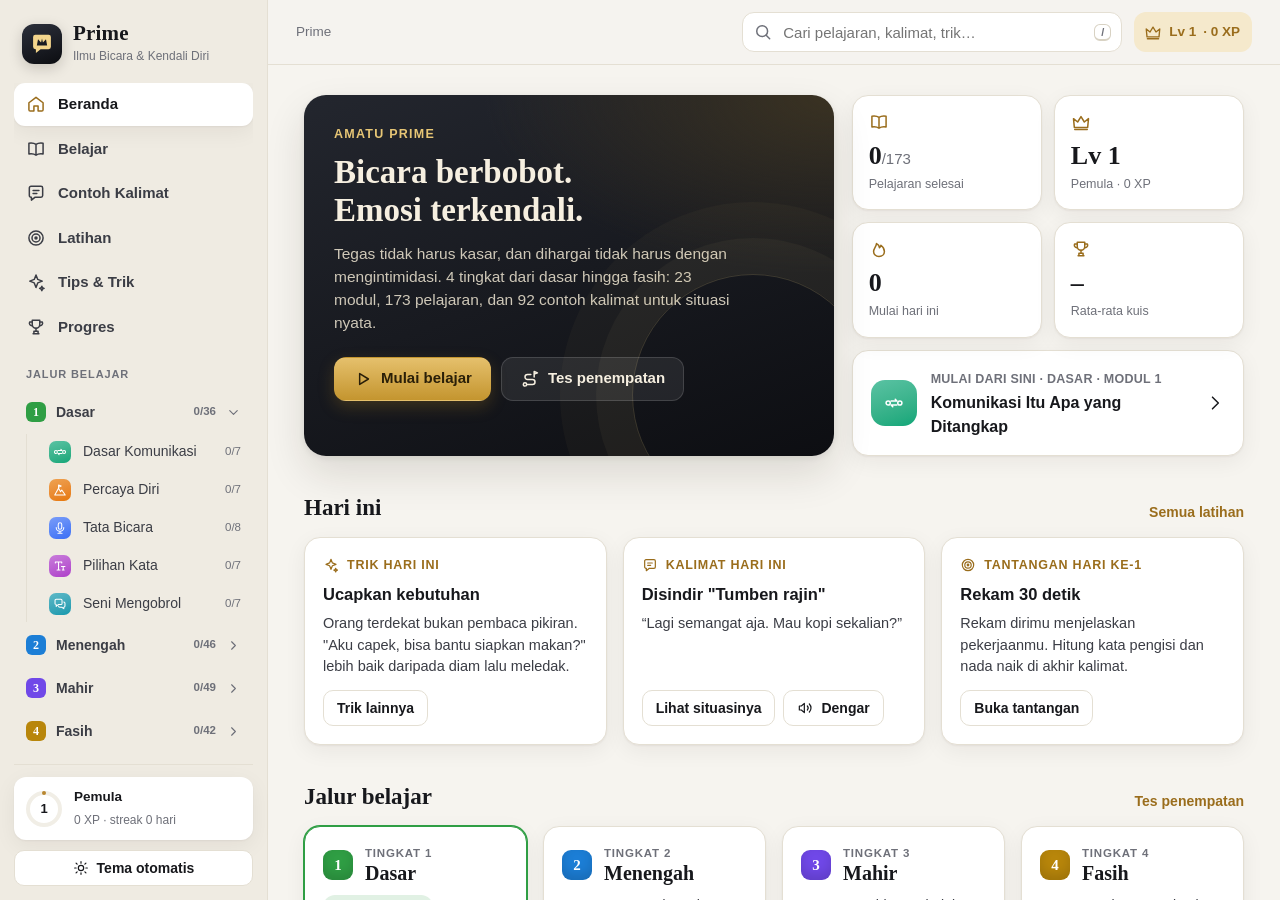
==== commit 52e0c2a4: "Prime: jalur 4 tingkat Dasar–Fasih, 12 modul baru (173 pelajaran) - data/jalur.js: tingkat Dasar, Me" ====
--- a/index.src.html
+++ b/index.src.html
@@ -5,7 +5,7 @@
 <script src="/amatu.js"></script>
 <meta name="viewport" content="width=device-width, initial-scale=1, viewport-fit=cover">
 <title>Amatu Prime — Ilmu Bicara & Kendali Diri</title>
-<meta name="description" content="Belajar lengkap ilmu bicara dan pengendalian diri: tata bicara, tegas tanpa kasar, kendali emosi, menahan diri, cara bersikap, pengaruh & manipulasi, politik, pesona, negosiasi, deal, marketing, plus contoh kalimat untuk tiap situasi.">
+<meta name="description" content="Belajar ilmu bicara dan pengendalian diri dari dasar hingga fasih: 4 tingkat, 23 modul, 173 pelajaran. Komunikasi, percaya diri, tata bicara, pilihan kata, mengobrol, kendali emosi, tegas tanpa kasar, chat & email, keluarga, pengaruh, pesona, negosiasi, deal, marketing, politik, bicara spontan, debat, percakapan sulit, pidato, dan memimpin, plus contoh kalimat untuk tiap situasi.">
 <meta name="theme-color" content="#f6f4ef" media="(prefers-color-scheme: light)">
 <meta name="theme-color" content="#0e0f12" media="(prefers-color-scheme: dark)">
 <link rel="icon" href="data:image/svg+xml,%3Csvg xmlns='http://www.w3.org/2000/svg' viewBox='0 0 64 64'%3E%3Cdefs%3E%3ClinearGradient id='g' x1='0' y1='0' x2='0' y2='1'%3E%3Cstop offset='0' stop-color='%232c303b'/%3E%3Cstop offset='1' stop-color='%230c0d11'/%3E%3C/linearGradient%3E%3C/defs%3E%3Crect width='64' height='64' rx='15' fill='url(%23g)'/%3E%3Cpath d='M13 17a5 5 0 0 1 5-5h28a5 5 0 0 1 5 5v21a5 5 0 0 1-5 5H29l-10 8v-8h-1a5 5 0 0 1-5-5z' fill='%23f3d58c'/%3E%3Cpath d='M21 35l2.5-13 6.5 7 2-9 2 9 6.5-7 2.5 13z' fill='%23181a21'/%3E%3C/svg%3E">
@@ -53,6 +53,7 @@
   <symbol id="i-down" viewBox="0 0 24 24"><path d="m6 9 6 6 6-6"/></symbol>
   <symbol id="i-award" viewBox="0 0 24 24"><circle cx="12" cy="9" r="5.5"/><path d="M8.5 13.3 7 21l5-2.5 5 2.5-1.5-7.7"/></symbol>
   <symbol id="i-note" viewBox="0 0 24 24"><path d="M5 4h10l4 4v12H5z"/><path d="M15 4v4h4M8 12h8M8 16h5"/></symbol>
+  <symbol id="i-path" viewBox="0 0 24 24"><circle cx="6" cy="18.5" r="2"/><path d="M8 18.5h7a3 3 0 0 0 0-6H9a3 3 0 0 1 0-6h4"/><path d="M17 9.5V3l4 1.6-4 1.6"/></symbol>
   <!-- ikon modul -->
   <symbol id="m-bicara" viewBox="0 0 24 24"><rect x="9" y="3" width="6" height="11" rx="3"/><path d="M5.5 11a6.5 6.5 0 0 0 13 0M12 17.5V21M8.5 21h7"/></symbol>
   <symbol id="m-tegas" viewBox="0 0 24 24"><path d="M12 3 4.5 6v5.5c0 4.6 3.1 8.2 7.5 9.5 4.4-1.3 7.5-4.9 7.5-9.5V6z"/><path d="M9 12l2.2 2.2L15.5 10"/></symbol>
@@ -64,6 +65,18 @@
   <symbol id="m-pesona" viewBox="0 0 24 24"><path d="M12 20s-7.5-4.6-7.5-10A4.3 4.3 0 0 1 12 7.3 4.3 4.3 0 0 1 19.5 10c0 5.4-7.5 10-7.5 10z"/><path d="M17.5 2.5l.7 1.6 1.6.7-1.6.7-.7 1.6-.7-1.6-1.6-.7 1.6-.7z"/></symbol>
   <symbol id="m-negosiasi" viewBox="0 0 24 24"><path d="M12 4v15.5M8 20h8M4.5 7.5h15M12 4.5l-1.5 3M12 4.5l1.5 3"/><path d="M5 7.5 2.5 13.5a2.6 2.6 0 0 0 5 0z"/><path d="M19 7.5l-2.5 6a2.6 2.6 0 0 0 5 0z"/></symbol>
   <symbol id="m-deal" viewBox="0 0 24 24"><path d="M14 3H7a2 2 0 0 0-2 2v14a2 2 0 0 0 2 2h10a2 2 0 0 0 2-2V8z"/><path d="M14 3v5h5M8.5 15.5c1.2-1.6 2-1.6 2.6 0 .6 1.5 1.4 1.5 2.6 0M8.5 11h4"/></symbol>
+  <symbol id="m-komunikasi" viewBox="0 0 24 24"><circle cx="5" cy="12" r="2.5"/><circle cx="19" cy="12" r="2.5"/><path d="M8.5 9.5h7l-2-2M15.5 14.5h-7l2 2"/></symbol>
+  <symbol id="m-pede" viewBox="0 0 24 24"><path d="M3 20.5 9.5 9l3.5 6 2-3 6 8.5z"/><path d="M9.5 9V3.5l4.5 1.8-4.5 1.8"/></symbol>
+  <symbol id="m-kata" viewBox="0 0 24 24"><path d="M4 7V5h11v2M9.5 5v14M7 19h5"/><path d="M14.5 13h6M17.5 13v6M16 19h3"/></symbol>
+  <symbol id="m-ngobrol" viewBox="0 0 24 24"><path d="M3.5 6a2 2 0 0 1 2-2h8a2 2 0 0 1 2 2v5a2 2 0 0 1-2 2H9l-3.5 3v-3a2 2 0 0 1-2-2z"/><path d="M18.5 8.5a2 2 0 0 1 2 2v5a2 2 0 0 1-2 2v2.5L15 17.5h-3.5a2 2 0 0 1-2-2"/></symbol>
+  <symbol id="m-tulisan" viewBox="0 0 24 24"><path d="M21 3.5 3 10.8l7.2 2.9L13.2 21z"/><path d="M10.2 13.7 21 3.5"/></symbol>
+  <symbol id="m-dekat" viewBox="0 0 24 24"><path d="M3.5 11 12 4l8.5 7v9.5h-17z"/><path d="M12 17.8s-3.2-1.9-3.2-4.1a1.7 1.7 0 0 1 3.2-.9 1.7 1.7 0 0 1 3.2.9c0 2.2-3.2 4.1-3.2 4.1z"/></symbol>
+  <symbol id="m-spontan" viewBox="0 0 24 24"><path d="M13.5 2.5 5 13.5h6.5l-1 8 8.5-11h-6.5z"/></symbol>
+  <symbol id="m-debat" viewBox="0 0 24 24"><path d="M3 4.5h9V11H7l-4 3z"/><path d="M21 10.5h-9V17h5l4 3z"/></symbol>
+  <symbol id="m-sulit" viewBox="0 0 24 24"><path d="M7 15.5a4 4 0 0 1-.4-8 5.5 5.5 0 0 1 10.6 1.4 3.4 3.4 0 0 1-.2 6.6"/><path d="M12.5 12 10 16h3.5L11 20"/></symbol>
+  <symbol id="m-panggung" viewBox="0 0 24 24"><path d="M6.5 12h11L16 21H8z"/><path d="M4.5 12h15M12 12V8.2"/><circle cx="12" cy="6" r="2.2"/></symbol>
+  <symbol id="m-pimpin" viewBox="0 0 24 24"><circle cx="12" cy="12" r="8.5"/><path d="m15.5 8.5-2 5-5 2 2-5z"/></symbol>
+  <symbol id="m-puncak" viewBox="0 0 24 24"><path d="M6.5 4.5h11l3.5 5-9 10.5-9-10.5z"/><path d="M3 9.5h18M9.5 4.5 8 9.5l4 10.5 4-10.5-1.5-5"/></symbol>
   <symbol id="m-marketing" viewBox="0 0 24 24"><path d="M3.5 10v4a1.5 1.5 0 0 0 1.5 1.5h2L14 20V4L7 8.5H5A1.5 1.5 0 0 0 3.5 10z"/><path d="M17.5 9a4 4 0 0 1 0 6M8 15.5l1.2 4.5"/></symbol>
 </svg>
 
@@ -103,6 +116,19 @@
 <script src="data/m09-negosiasi.js?v=%%VERSI%%"></script>
 <script src="data/m10-deal.js?v=%%VERSI%%"></script>
 <script src="data/m11-marketing.js?v=%%VERSI%%"></script>
+<script src="data/m12-komunikasi.js?v=%%VERSI%%"></script>
+<script src="data/m13-pede.js?v=%%VERSI%%"></script>
+<script src="data/m14-kata.js?v=%%VERSI%%"></script>
+<script src="data/m15-ngobrol.js?v=%%VERSI%%"></script>
+<script src="data/m16-tulisan.js?v=%%VERSI%%"></script>
+<script src="data/m17-dekat.js?v=%%VERSI%%"></script>
+<script src="data/m18-spontan.js?v=%%VERSI%%"></script>
+<script src="data/m19-debat.js?v=%%VERSI%%"></script>
+<script src="data/m20-sulit.js?v=%%VERSI%%"></script>
+<script src="data/m21-panggung.js?v=%%VERSI%%"></script>
+<script src="data/m22-pimpin.js?v=%%VERSI%%"></script>
+<script src="data/m23-puncak.js?v=%%VERSI%%"></script>
+<script src="data/jalur.js?v=%%VERSI%%"></script>
 <script src="data/skrip.js?v=%%VERSI%%"></script>
 <script src="data/trik.js?v=%%VERSI%%"></script>
 <script src="data/tantangan.js?v=%%VERSI%%"></script>
--- a/app.css
+++ b/app.css
@@ -544,3 +544,82 @@
   .mhead::before, .mhead .mtile, .mhead .acts { display: none; }
   .printall .lsn { break-before: page; }
 }
+
+/* ---------- jalur belajar (4 tingkat) ---------- */
+.jn { display: inline-grid; place-items: center; flex: none; width: 30px; height: 30px; border-radius: 9px; color: #fff; font: 700 15px/1 var(--serif); box-shadow: inset 0 -6px 12px rgba(0, 0, 0, .14); }
+.jn.sm { width: 20px; height: 20px; border-radius: 6px; font-size: 12px; box-shadow: none; }
+.jn.lg { width: 48px; height: 48px; border-radius: 14px; font-size: 24px; }
+.path { display: grid; grid-template-columns: repeat(4, minmax(0, 1fr)); gap: 16px; }
+.jcard { position: relative; display: flex; flex-direction: column; gap: 10px; padding: 18px; border-radius: var(--r); background: var(--card); border: 1px solid var(--line); box-shadow: var(--shadow); transition: transform .18s, box-shadow .18s, border-color .18s; }
+.jcard:hover { transform: translateY(-2px); box-shadow: var(--shadow2); }
+.jcard .top { display: flex; align-items: center; gap: 12px; }
+.jcard .top > div { flex: 1; min-width: 0; }
+.jcard .no { font-size: 11.5px; color: var(--mut); font-weight: 700; letter-spacing: .07em; }
+.jcard .t { font: 700 20px/1.15 var(--serif); }
+.jcard p { margin: 0; color: var(--ink2); font-size: 14px; flex: 1; }
+.jcard small { font-size: 12.5px; }
+.jcard .ft { display: flex; align-items: center; gap: 10px; font-size: 12.5px; color: var(--mut); font-variant-numeric: tabular-nums; }
+.jcard .ft .bar { flex: 1; }
+.jcard.here { border-color: var(--jc); box-shadow: 0 0 0 1px var(--jc), var(--shadow); }
+.jcard .jhere { align-self: flex-start; background: color-mix(in srgb, var(--jc) 14%, transparent); color: var(--jc); }
+.jcard:not(:last-child)::after { content: ""; position: absolute; right: -12px; top: 50%; width: 8px; height: 8px; border-top: 2px solid var(--line2); border-right: 2px solid var(--line2); transform: translateY(-50%) rotate(45deg); }
+.jcard .jn { position: relative; }
+.jcard.done .jn::after { content: "✓"; position: absolute; top: -6px; right: -6px; width: 16px; height: 16px; border-radius: 50%; background: var(--good); color: #fff; font: 700 10px/16px var(--sans); text-align: center; }
+.jsec { margin-top: 44px; }
+.jhead { display: flex; align-items: center; gap: 14px; margin-bottom: 16px; flex-wrap: wrap; }
+.jhead .tx { flex: 1; min-width: 200px; }
+.jhead .no { font-size: 12px; font-weight: 700; letter-spacing: .08em; }
+.jhead small { color: var(--mut); font-size: 13.5px; }
+.jhead .acts { display: flex; gap: 8px; flex-wrap: wrap; }
+.mhead .mtile.jbig { font: 700 30px/1 var(--serif); color: #fff; }
+.jprog { margin-top: 18px; max-width: 420px; }
+.jprog .bar { height: 8px; background: rgba(255, 255, 255, .22); }
+.jprog small { display: block; margin-top: 6px; opacity: .85; font-size: 13px; }
+.outc { list-style: none; margin: 0; display: grid; grid-template-columns: repeat(2, minmax(0, 1fr)); gap: 12px 22px; }
+.outc li { display: flex; align-items: flex-start; gap: 10px; color: var(--ink2); font-size: 15px; line-height: 1.45; }
+.outc .ck { width: 22px; height: 22px; border-radius: 50%; display: grid; place-items: center; color: #fff; flex: none; margin-top: 1px; }
+.outc .ck svg { width: 13px; height: 13px; stroke-width: 2.6; }
+.jskip { text-align: right; font-size: 13.5px; margin: 10px 2px 0; }
+.jskip a { color: var(--gold); font-weight: 600; }
+.chip .jn.sm { width: 18px; height: 18px; font-size: 11px; border-radius: 5px; }
+/* sidebar: grup tingkat yang bisa dilipat */
+.snav .jh { display: flex; align-items: center; gap: 10px; width: 100%; padding: 9px 12px; margin-top: 2px; border: 0; border-radius: 11px; background: transparent; color: var(--ink2); font-weight: 650; font-size: 14px; text-align: left; }
+.snav .jh:hover { background: var(--sunk); }
+.snav .jh .t { flex: 1; min-width: 0; }
+.snav .jh em { font-style: normal; font-size: 11.5px; color: var(--mut); font-weight: 550; font-variant-numeric: tabular-nums; }
+.snav .jh .chev { width: 15px; height: 15px; color: var(--mut); transition: transform .18s; transform: rotate(-90deg); }
+.snav .jh.open .chev { transform: none; }
+.snav .jg { display: flex; flex-direction: column; gap: 2px; padding-left: 10px; margin-left: 12px; border-left: 1px solid var(--line); }
+.snav .jg[hidden] { display: none; }
+/* hasil tes penempatan */
+.place { display: flex; flex-direction: column; gap: 8px; margin: 4px auto 22px; max-width: 380px; text-align: left; }
+.prow { display: flex; align-items: center; gap: 12px; padding: 9px 12px; border-radius: 12px; border: 1px solid var(--line); background: var(--card); }
+.prow.on { border-color: var(--line2); box-shadow: var(--shadow); }
+.prow b { flex: 1; font-size: 14.5px; }
+.prow .dots { display: flex; gap: 5px; }
+.prow .dots i { width: 12px; height: 12px; border-radius: 50%; background: var(--sunk); border: 1px solid var(--line2); }
+.prow .dots i[style] { border-color: transparent; }
+.prow em { font-style: normal; font-size: 12.5px; color: var(--mut); width: 28px; text-align: right; font-variant-numeric: tabular-nums; }
+.badge .bjn { font: 700 22px/1 var(--serif); }
+.mprog a.jrow { font-weight: 700; }
+.mprog a.jrow .t { display: flex; align-items: center; gap: 6px; font-weight: 700; }
+.mprog a.jrow:not(:first-child) { margin-top: 8px; padding-top: 14px; border-top: 1px solid var(--line); }
+.mprog a:not(.jrow) { padding-left: 30px; }
+@media (max-width: 1180px) {
+  .path { grid-template-columns: repeat(2, minmax(0, 1fr)); }
+  .jcard:nth-child(2n)::after { display: none; }
+}
+@media (max-width: 860px) {
+  .path { gap: 12px; }
+  .jcard { padding: 15px; }
+  .jcard p { display: none; }
+  .jcard .t { font-size: 18px; }
+  .jcard::after { display: none; }
+  .outc { grid-template-columns: minmax(0, 1fr); }
+  .jhead .acts { width: 100%; }
+  .mprog a:not(.jrow) { padding-left: 14px; }
+  .jskip { text-align: left; }
+}
+@media (max-width: 420px) {
+  .jcard small { display: none; }
+}
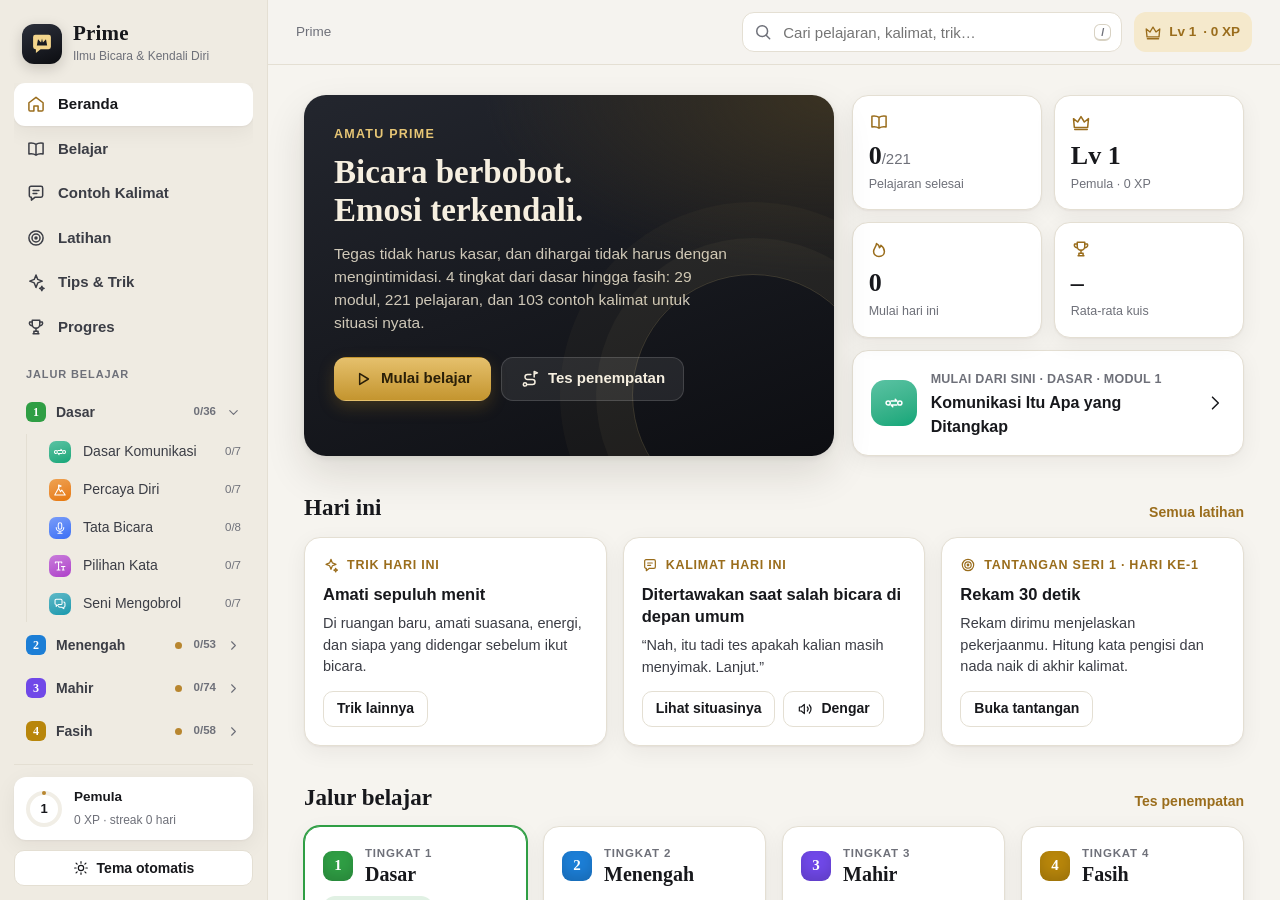
==== commit 6ff1b706: "Prime: 6 modul baru (wibawa, hukum psikologi, rayu, treat, karisma, SOP manajer) - Menengah: Menjadi" ====
--- a/index.src.html
+++ b/index.src.html
@@ -78,6 +78,13 @@
   <symbol id="m-pimpin" viewBox="0 0 24 24"><circle cx="12" cy="12" r="8.5"/><path d="m15.5 8.5-2 5-5 2 2-5z"/></symbol>
   <symbol id="m-puncak" viewBox="0 0 24 24"><path d="M6.5 4.5h11l3.5 5-9 10.5-9-10.5z"/><path d="M3 9.5h18M9.5 4.5 8 9.5l4 10.5 4-10.5-1.5-5"/></symbol>
   <symbol id="m-marketing" viewBox="0 0 24 24"><path d="M3.5 10v4a1.5 1.5 0 0 0 1.5 1.5h2L14 20V4L7 8.5H5A1.5 1.5 0 0 0 3.5 10z"/><path d="M17.5 9a4 4 0 0 1 0 6M8 15.5l1.2 4.5"/></symbol>
+  <!-- modul baru 2026-11-16 -->
+  <symbol id="m-wibawa" viewBox="0 0 24 24"><path d="M10 4h4l-.9 2.6h-2.2z"/><path d="M10.9 6.6 9.6 15.6 12 20l2.4-4.4-1.3-9"/><path d="M5.5 3.2 9.6 7.4M18.5 3.2l-4.1 4.2"/></symbol>
+  <symbol id="m-psikologi" viewBox="0 0 24 24"><path d="M14.5 21v-3.5h2.5a2 2 0 0 0 2-2V13l1.5-.6-1.6-3A7 7 0 1 0 7.5 15.2V21"/><circle cx="12" cy="9.5" r="2.3"/><path d="M12 5.8v1.4M12 11.8v1.4M8.3 9.5h1.4M14.3 9.5h1.4"/></symbol>
+  <symbol id="m-rayu" viewBox="0 0 24 24"><path d="M12 11.5c-2.8 0-4.5-1.9-4.5-4.6l2.1 1.2L12 4.5l2.4 3.6 2.1-1.2c0 2.7-1.7 4.6-4.5 4.6z"/><path d="M12 11.5V21M12 16.5c-1.4-1.9-3.4-2.5-5-2 .5 2 2.6 2.9 5 2zM12 18c1.4-1.6 3-2.1 4.6-1.6-.5 1.8-2.5 2.3-4.6 1.6z"/></symbol>
+  <symbol id="m-treat" viewBox="0 0 24 24"><path d="M12 11.5s-3.6-2.2-3.6-4.6A2 2 0 0 1 12 5.8a2 2 0 0 1 3.6 1.1c0 2.4-3.6 4.6-3.6 4.6z"/><path d="M3 15h3.2l3.6 1.3h3.4a1.4 1.4 0 0 1 0 2.8H9.8"/><path d="M6.2 19.8 9 21h5.5l5.9-4.6a1.4 1.4 0 0 0-1.8-2.1l-3.6 2.6"/></symbol>
+  <symbol id="m-karisma" viewBox="0 0 24 24"><circle cx="12" cy="10" r="3"/><path d="M6.5 20.5a5.5 5.5 0 0 1 11 0"/><path d="M12 2.5V4M5.7 5l1.1 1.1M18.3 5l-1.1 1.1M3.5 10.5H5M19 10.5h1.5"/></symbol>
+  <symbol id="m-sop" viewBox="0 0 24 24"><rect x="5" y="4.5" width="14" height="16.5" rx="2"/><path d="M9 4.5V3h6v1.5"/><path d="M8.3 10.2l1.3 1.3 2.2-2.3M8.3 15.7l1.3 1.3 2.2-2.3M13.5 10.4h2.8M13.5 15.9h2.8"/></symbol>
 </svg>
 
 <div id="app">
@@ -128,6 +135,12 @@
 <script src="data/m21-panggung.js?v=%%VERSI%%"></script>
 <script src="data/m22-pimpin.js?v=%%VERSI%%"></script>
 <script src="data/m23-puncak.js?v=%%VERSI%%"></script>
+<script src="data/m24-wibawa.js?v=%%VERSI%%"></script>
+<script src="data/m25-psikologi.js?v=%%VERSI%%"></script>
+<script src="data/m26-rayu.js?v=%%VERSI%%"></script>
+<script src="data/m27-treat.js?v=%%VERSI%%"></script>
+<script src="data/m28-karisma.js?v=%%VERSI%%"></script>
+<script src="data/m29-sop.js?v=%%VERSI%%"></script>
 <script src="data/jalur.js?v=%%VERSI%%"></script>
 <script src="data/skrip.js?v=%%VERSI%%"></script>
 <script src="data/trik.js?v=%%VERSI%%"></script>
--- a/app.css
+++ b/app.css
@@ -224,6 +224,23 @@
 .prose .call.tip svg { color: var(--gold); }
 .prose .call.warn { background: var(--warnbg); color: var(--ink); }
 .prose .call.warn svg { color: var(--warn); }
+.prose .tbl { overflow-x: auto; -webkit-overflow-scrolling: touch; margin: 0 0 1.2em; border: 1px solid var(--line); border-radius: 14px; background: var(--card); }
+.prose .tbl table { width: 100%; border-collapse: collapse; font-size: .93em; line-height: 1.5; }
+.prose .tbl th, .prose .tbl td { padding: .62em .85em; text-align: left; vertical-align: top; border-top: 1px solid var(--line); }
+.prose .tbl th + th, .prose .tbl td + td { border-left: 1px solid var(--line); }
+.prose .tbl th { background: var(--card2); color: var(--ink); font-weight: 650; border-top: 0; }
+.prose .tbl td:first-child { color: var(--ink); font-weight: 600; }
+.prose .tbl .c { text-align: center; }
+.prose .tbl td.c { font-weight: 750; color: var(--ink); white-space: nowrap; }
+@media (max-width: 860px) {
+  .prose .tbl table { font-size: .88em; }
+  .prose .tbl th, .prose .tbl td { padding: .5em .62em; }
+  /* tabel yang lebih lebar dari layar digeser ke samping; kolom pertama (nama tugas/gaya) tetap terlihat */
+  .prose .tbl th:first-child, .prose .tbl td:first-child { position: sticky; left: 0; z-index: 1; background: var(--card); box-shadow: 1px 0 0 var(--line); }
+  .prose .tbl th:first-child { background: var(--card2); }
+}
+.nw { display: inline-block; margin-left: 6px; padding: 1px 6px; border-radius: 99px; background: var(--gold2); color: #1b1608; font-size: 10px; font-weight: 800; letter-spacing: .04em; text-transform: uppercase; line-height: 1.5; vertical-align: 1px; flex: none; }
+.nwdot { width: 7px; height: 7px; border-radius: 50%; background: var(--gold2); flex: none; margin-right: 2px; }
 .say { margin: 0 0 .55em; display: flex; gap: 10px; align-items: flex-start; padding: .7em .9em; border-radius: 12px; border: 1px solid var(--line); background: var(--card); }
 .say .lb { flex: none; font-size: 11px; font-weight: 800; letter-spacing: .06em; padding: 3px 7px; border-radius: 6px; margin-top: .25em; }
 .say.x .lb { background: var(--badbg); color: var(--bad); }
@@ -543,6 +560,7 @@
   .mhead { color: #000; background: none !important; padding: 0 0 12px; border-bottom: 2px solid #000; border-radius: 0; }
   .mhead::before, .mhead .mtile, .mhead .acts { display: none; }
   .printall .lsn { break-before: page; }
+  .prose .tbl { overflow: visible; break-inside: avoid; }
 }
 
 /* ---------- jalur belajar (4 tingkat) ---------- */
